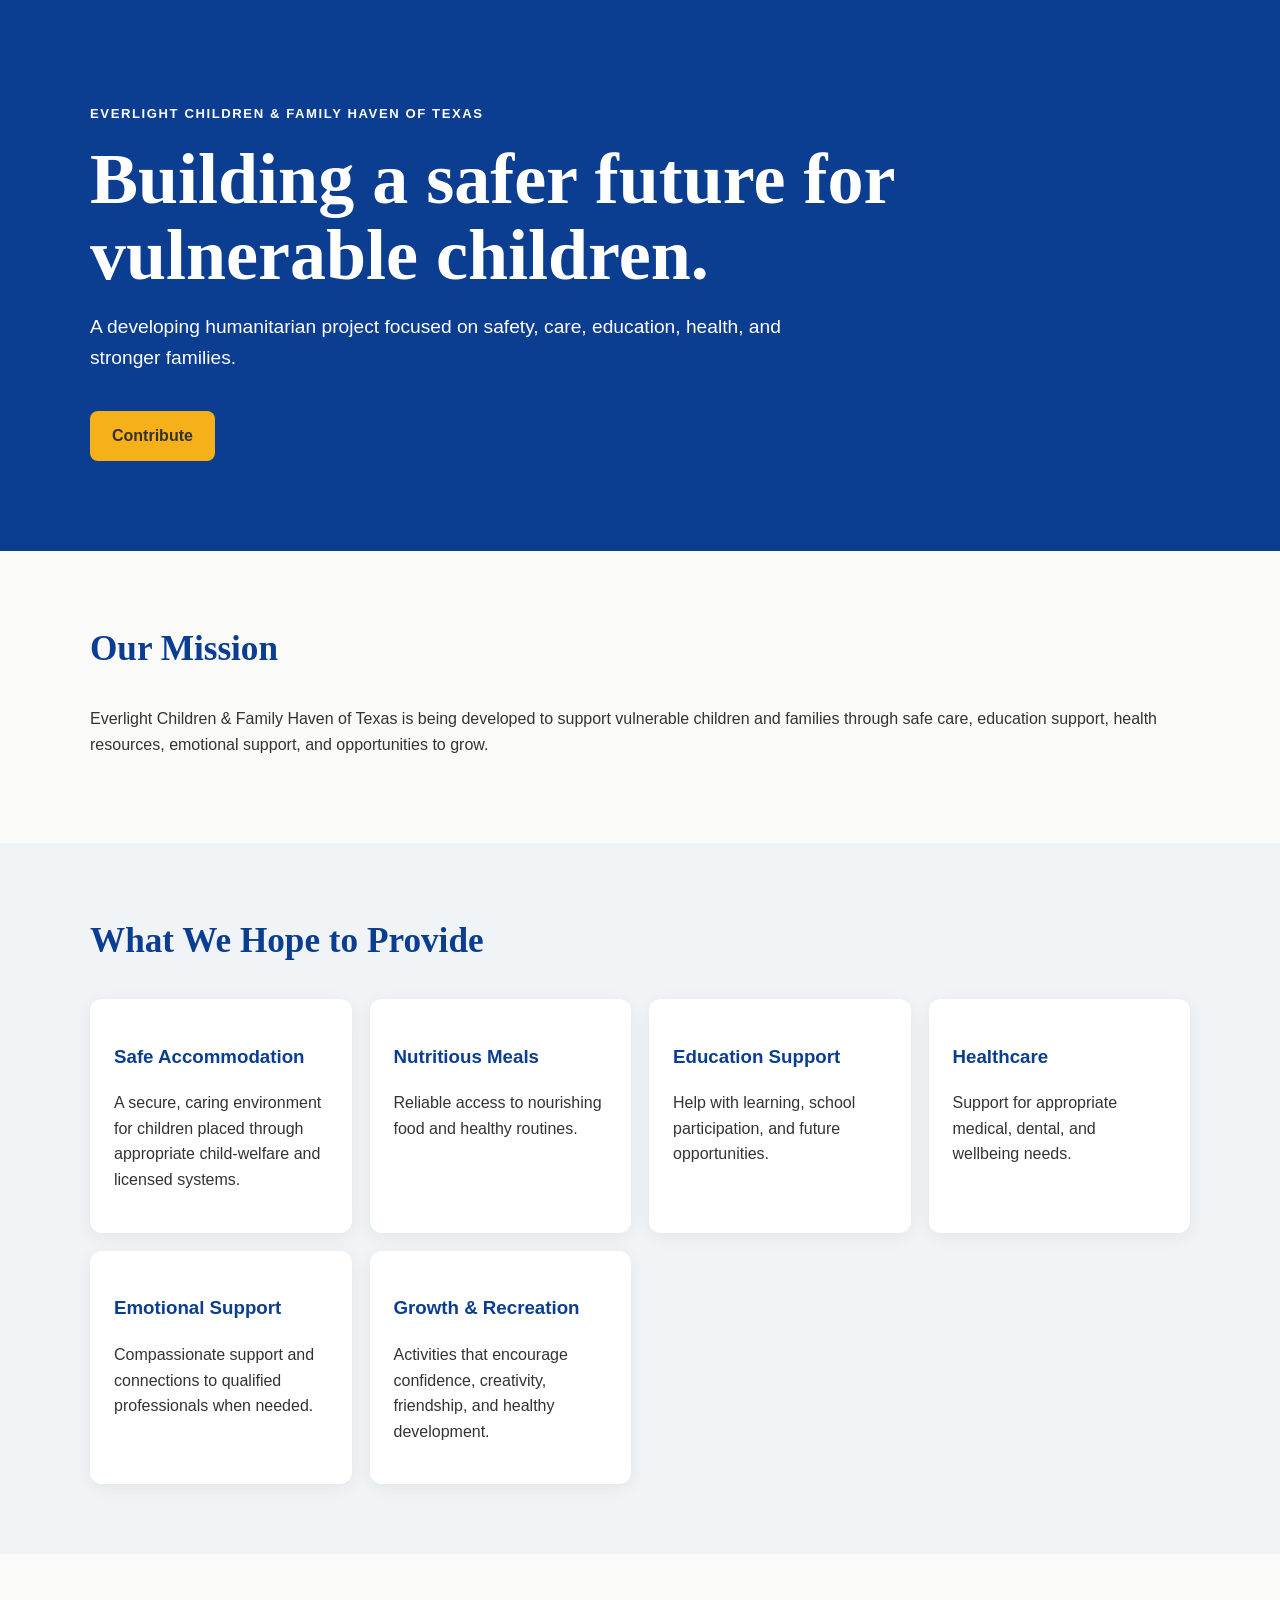
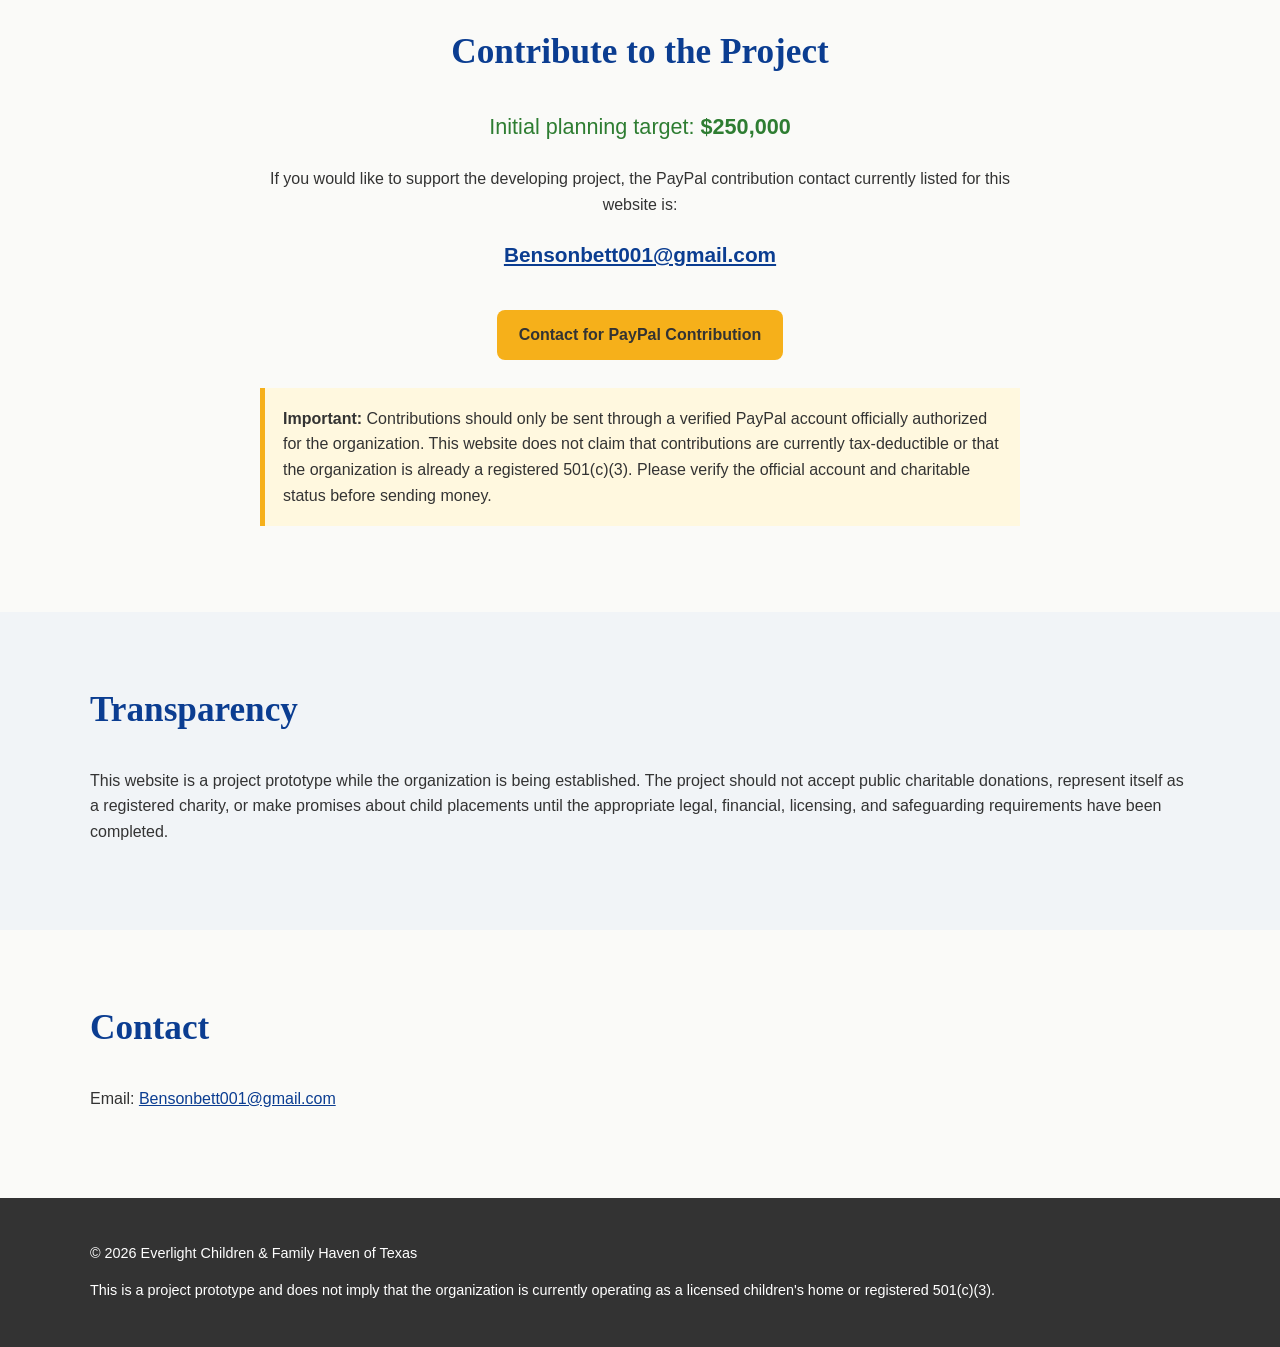
==== index.html @ 2d75e6ea "Add files via upload Everlight Children & Family Haven of Texas, a developing humanitarian project f" ====
<!DOCTYPE html>
<html lang="en">
<head>
  <meta charset="UTF-8">
  <meta name="viewport" content="width=device-width, initial-scale=1.0">
  <title>Everlight Children & Family Haven of Texas</title>
  <meta name="description" content="Everlight Children & Family Haven of Texas: building a safer future for vulnerable children and stronger families.">
  <link rel="stylesheet" href="style.css">
</head>
<body>
  <header class="hero">
    <div class="container">
      <p class="eyebrow">EVERLIGHT CHILDREN & FAMILY HAVEN OF TEXAS</p>
      <h1>Building a safer future for vulnerable children.</h1>
      <p class="lead">A developing humanitarian project focused on safety, care, education, health, and stronger families.</p>
      <a class="button" href="#contribute">Contribute</a>
    </div>
  </header>

  <main>
    <section class="section">
      <div class="container">
        <h2>Our Mission</h2>
        <p>Everlight Children & Family Haven of Texas is being developed to support vulnerable children and families through safe care, education support, health resources, emotional support, and opportunities to grow.</p>
      </div>
    </section>

    <section class="section alt">
      <div class="container">
        <h2>What We Hope to Provide</h2>
        <div class="cards">
          <article><h3>Safe Accommodation</h3><p>A secure, caring environment for children placed through appropriate child-welfare and licensed systems.</p></article>
          <article><h3>Nutritious Meals</h3><p>Reliable access to nourishing food and healthy routines.</p></article>
          <article><h3>Education Support</h3><p>Help with learning, school participation, and future opportunities.</p></article>
          <article><h3>Healthcare</h3><p>Support for appropriate medical, dental, and wellbeing needs.</p></article>
          <article><h3>Emotional Support</h3><p>Compassionate support and connections to qualified professionals when needed.</p></article>
          <article><h3>Growth & Recreation</h3><p>Activities that encourage confidence, creativity, friendship, and healthy development.</p></article>
        </div>
      </div>
    </section>

    <section class="section" id="contribute">
      <div class="container contribution">
        <h2>Contribute to the Project</h2>
        <p class="target">Initial planning target: <strong>$250,000</strong></p>
        <p>If you would like to support the developing project, the PayPal contribution contact currently listed for this website is:</p>
        <p class="paypal-email"><a href="mailto:Bensonbett001@gmail.com">Bensonbett001@gmail.com</a></p>
        <a class="button" href="mailto:Bensonbett001@gmail.com?subject=Everlight%20Children%20%26%20Family%20Haven%20of%20Texas%20Contribution">Contact for PayPal Contribution</a>
        <p class="notice"><strong>Important:</strong> Contributions should only be sent through a verified PayPal account officially authorized for the organization. This website does not claim that contributions are currently tax-deductible or that the organization is already a registered 501(c)(3). Please verify the official account and charitable status before sending money.</p>
      </div>
    </section>

    <section class="section alt">
      <div class="container">
        <h2>Transparency</h2>
        <p>This website is a project prototype while the organization is being established. The project should not accept public charitable donations, represent itself as a registered charity, or make promises about child placements until the appropriate legal, financial, licensing, and safeguarding requirements have been completed.</p>
      </div>
    </section>

    <section class="section">
      <div class="container">
        <h2>Contact</h2>
        <p>Email: <a href="mailto:Bensonbett001@gmail.com">Bensonbett001@gmail.com</a></p>
      </div>
    </section>
  </main>

  <footer>
    <div class="container">
      <p>© 2026 Everlight Children & Family Haven of Texas</p>
      <p>This is a project prototype and does not imply that the organization is currently operating as a licensed children's home or registered 501(c)(3).</p>
    </div>
  </footer>
</body>
</html>
---- style.css ----
* { box-sizing: border-box; }
body { margin: 0; font-family: Arial, sans-serif; color: #333333; background: #FAFAF8; line-height: 1.6; }
.container { width: min(1100px, 92%); margin: 0 auto; }
.hero { background: #0B3D91; color: white; padding: 90px 0; }
.eyebrow { letter-spacing: .12em; font-size: .82rem; font-weight: 700; }
h1 { font-family: Georgia, serif; font-size: clamp(2.3rem, 6vw, 4.5rem); line-height: 1.05; max-width: 850px; margin: 18px 0; }
h2 { font-family: Georgia, serif; color: #0B3D91; font-size: 2.2rem; margin-top: 0; }
h3 { color: #0B3D91; }
.lead { font-size: 1.2rem; max-width: 720px; }
.button { display: inline-block; margin-top: 18px; padding: 12px 22px; border-radius: 8px; background: #F6B01A; color: #333333; text-decoration: none; font-weight: 700; }
.section { padding: 70px 0; }
.alt { background: #f1f4f7; }
.cards { display: grid; grid-template-columns: repeat(auto-fit, minmax(220px, 1fr)); gap: 18px; }
.cards article { background: white; padding: 24px; border-radius: 12px; box-shadow: 0 4px 18px rgba(0,0,0,.06); }
.contribution { text-align: center; max-width: 760px; }
.target { font-size: 1.35rem; color: #2E7D32; }
.paypal-email { font-size: 1.3rem; font-weight: 700; }
.paypal-email a, a { color: #0B3D91; }
.notice { margin-top: 28px; padding: 18px; background: #fff8df; border-left: 5px solid #F6B01A; text-align: left; }
footer { background: #333333; color: white; padding: 30px 0; font-size: .9rem; }
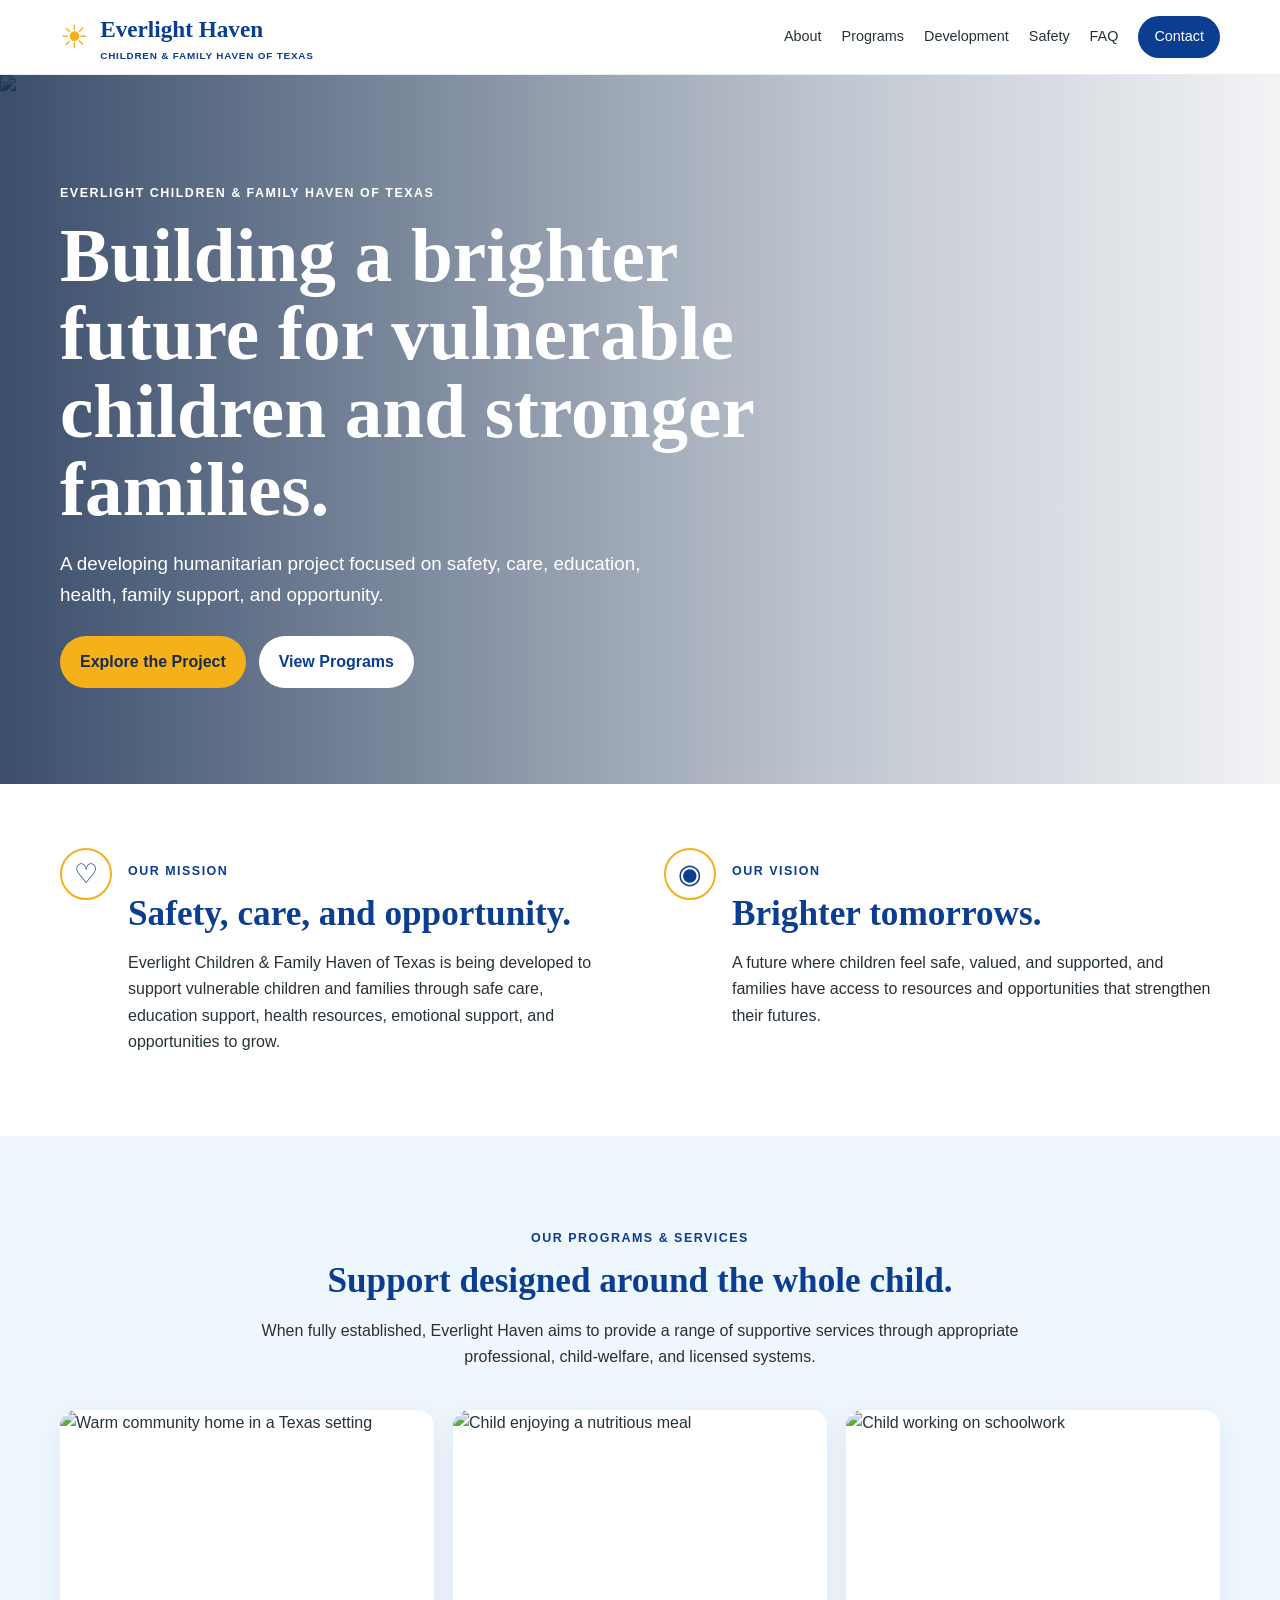
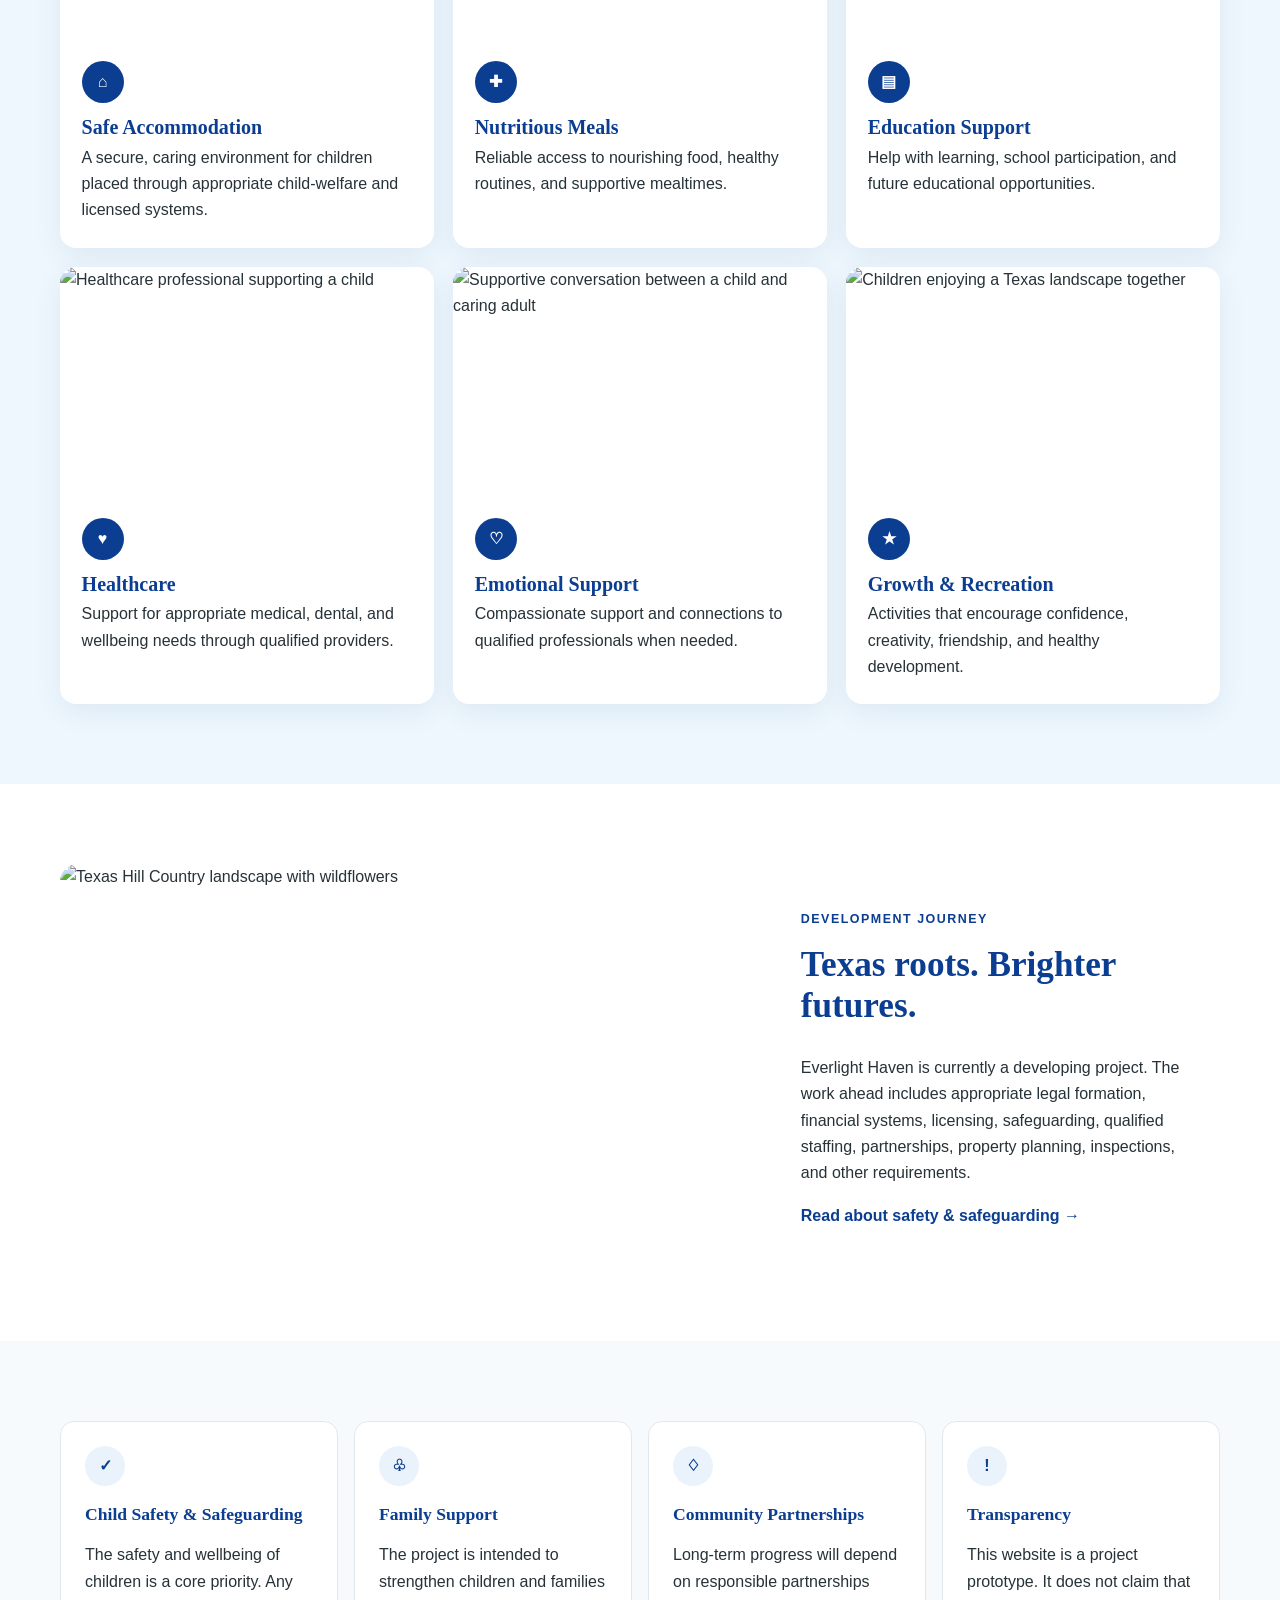
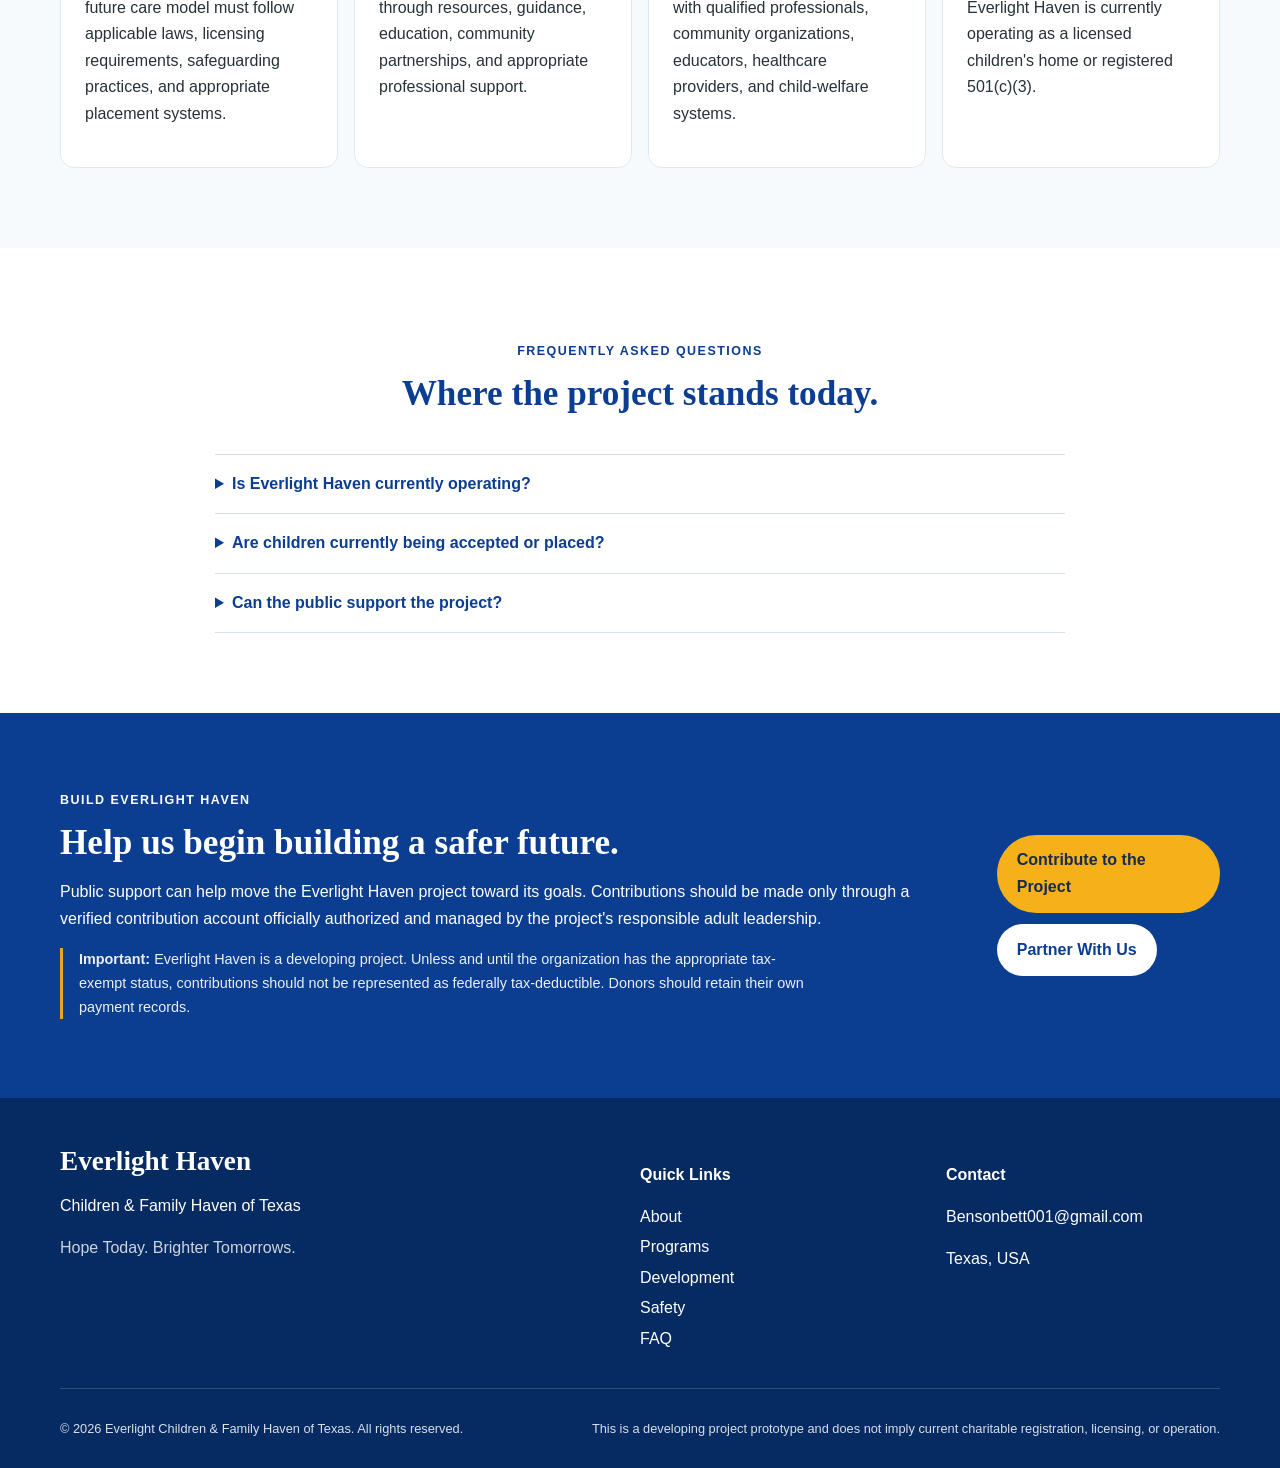
==== commit 7b0b6e56: "Add files via upload Signed-off-by: Everlighthaven.gitub.io <Bensonbett001@gmail.com>" ====
--- a/index.html
+++ b/index.html
@@ -3,72 +3,222 @@
 <head>
   <meta charset="UTF-8">
   <meta name="viewport" content="width=device-width, initial-scale=1.0">
-  <title>Everlight Children & Family Haven of Texas</title>
-  <meta name="description" content="Everlight Children & Family Haven of Texas: building a safer future for vulnerable children and stronger families.">
+  <title>Everlight Children & Family Haven of Texas | Safer Futures, Stronger Families</title>
+  <meta name="description" content="Everlight Children & Family Haven of Texas is a developing humanitarian project focused on safety, care, education, health, family support, and brighter futures.">
+  <meta name="robots" content="index, follow">
+  <meta property="og:type" content="website">
+  <meta property="og:title" content="Everlight Children & Family Haven of Texas">
+  <meta property="og:description" content="Building a brighter future for vulnerable children and stronger families.">
+  <meta property="og:image" content="images/hero-texas-sunset.jpg">
+  <meta name="theme-color" content="#0B3D91">
+  <link rel="canonical" href="https://everlighthaven.github.io/">
   <link rel="stylesheet" href="style.css">
 </head>
+
 <body>
-  <header class="hero">
-    <div class="container">
-      <p class="eyebrow">EVERLIGHT CHILDREN & FAMILY HAVEN OF TEXAS</p>
-      <h1>Building a safer future for vulnerable children.</h1>
-      <p class="lead">A developing humanitarian project focused on safety, care, education, health, and stronger families.</p>
-      <a class="button" href="#contribute">Contribute</a>
+  <a class="skip-link" href="#main">Skip to content</a>
+
+  <header class="site-header">
+    <div class="container nav-wrap">
+      <a class="brand" href="#home" aria-label="Everlight Haven home">
+        <span class="brand-mark" aria-hidden="true">☀</span>
+        <span>
+          <strong>Everlight Haven</strong>
+          <small>CHILDREN &amp; FAMILY HAVEN OF TEXAS</small>
+        </span>
+      </a>
+
+      <nav class="nav" aria-label="Main navigation">
+        <a href="#about">About</a>
+        <a href="#programs">Programs</a>
+        <a href="#development">Development</a>
+        <a href="#safety">Safety</a>
+        <a href="#faq">FAQ</a>
+        <a class="nav-button" href="#contact">Contact</a>
+      </nav>
     </div>
   </header>
 
-  <main>
-    <section class="section">
+  <main id="main">
+    <section class="hero" id="home">
+      <img src="images/hero-texas-sunset.jpg" alt="Texas landscape at sunset with bluebonnets" class="hero-image">
+      <div class="hero-overlay"></div>
+      <div class="container hero-content">
+        <p class="eyebrow">EVERLIGHT CHILDREN &amp; FAMILY HAVEN OF TEXAS</p>
+        <h1>Building a brighter future for vulnerable children and stronger families.</h1>
+        <p class="hero-lead">A developing humanitarian project focused on safety, care, education, health, family support, and opportunity.</p>
+        <div class="hero-actions">
+          <a class="button button-gold" href="#about">Explore the Project</a>
+          <a class="button button-light" href="#programs">View Programs</a>
+        </div>
+      </div>
+    </section>
+
+    <section class="intro" id="about">
+      <div class="container two-column">
+        <article>
+          <span class="section-icon" aria-hidden="true">♡</span>
+          <div>
+            <p class="eyebrow dark">OUR MISSION</p>
+            <h2>Safety, care, and opportunity.</h2>
+            <p>Everlight Children &amp; Family Haven of Texas is being developed to support vulnerable children and families through safe care, education support, health resources, emotional support, and opportunities to grow.</p>
+          </div>
+        </article>
+
+        <article>
+          <span class="section-icon" aria-hidden="true">◉</span>
+          <div>
+            <p class="eyebrow dark">OUR VISION</p>
+            <h2>Brighter tomorrows.</h2>
+            <p>A future where children feel safe, valued, and supported, and families have access to resources and opportunities that strengthen their futures.</p>
+          </div>
+        </article>
+      </div>
+    </section>
+
+    <section class="section section-blue" id="programs">
       <div class="container">
-        <h2>Our Mission</h2>
-        <p>Everlight Children & Family Haven of Texas is being developed to support vulnerable children and families through safe care, education support, health resources, emotional support, and opportunities to grow.</p>
-      </div>
-    </section>
-
-    <section class="section alt">
-      <div class="container">
-        <h2>What We Hope to Provide</h2>
-        <div class="cards">
-          <article><h3>Safe Accommodation</h3><p>A secure, caring environment for children placed through appropriate child-welfare and licensed systems.</p></article>
-          <article><h3>Nutritious Meals</h3><p>Reliable access to nourishing food and healthy routines.</p></article>
-          <article><h3>Education Support</h3><p>Help with learning, school participation, and future opportunities.</p></article>
-          <article><h3>Healthcare</h3><p>Support for appropriate medical, dental, and wellbeing needs.</p></article>
-          <article><h3>Emotional Support</h3><p>Compassionate support and connections to qualified professionals when needed.</p></article>
-          <article><h3>Growth & Recreation</h3><p>Activities that encourage confidence, creativity, friendship, and healthy development.</p></article>
-        </div>
-      </div>
-    </section>
-
-    <section class="section" id="contribute">
-      <div class="container contribution">
-        <h2>Contribute to the Project</h2>
-        <p class="target">Initial planning target: <strong>$250,000</strong></p>
-        <p>If you would like to support the developing project, the PayPal contribution contact currently listed for this website is:</p>
-        <p class="paypal-email"><a href="mailto:Bensonbett001@gmail.com">Bensonbett001@gmail.com</a></p>
-        <a class="button" href="mailto:Bensonbett001@gmail.com?subject=Everlight%20Children%20%26%20Family%20Haven%20of%20Texas%20Contribution">Contact for PayPal Contribution</a>
-        <p class="notice"><strong>Important:</strong> Contributions should only be sent through a verified PayPal account officially authorized for the organization. This website does not claim that contributions are currently tax-deductible or that the organization is already a registered 501(c)(3). Please verify the official account and charitable status before sending money.</p>
-      </div>
-    </section>
-
-    <section class="section alt">
-      <div class="container">
-        <h2>Transparency</h2>
-        <p>This website is a project prototype while the organization is being established. The project should not accept public charitable donations, represent itself as a registered charity, or make promises about child placements until the appropriate legal, financial, licensing, and safeguarding requirements have been completed.</p>
-      </div>
-    </section>
-
-    <section class="section">
-      <div class="container">
-        <h2>Contact</h2>
-        <p>Email: <a href="mailto:Bensonbett001@gmail.com">Bensonbett001@gmail.com</a></p>
+        <div class="section-heading">
+          <p class="eyebrow dark">OUR PROGRAMS &amp; SERVICES</p>
+          <h2>Support designed around the whole child.</h2>
+          <p>When fully established, Everlight Haven aims to provide a range of supportive services through appropriate professional, child-welfare, and licensed systems.</p>
+        </div>
+
+        <div class="program-grid">
+          <article class="program-card">
+            <img src="images/safe-accommodation.jpg" alt="Warm community home in a Texas setting" loading="lazy">
+            <div class="program-body"><span class="program-icon">⌂</span><h3>Safe Accommodation</h3><p>A secure, caring environment for children placed through appropriate child-welfare and licensed systems.</p></div>
+          </article>
+
+          <article class="program-card">
+            <img src="images/nutritious-meals.jpg" alt="Child enjoying a nutritious meal" loading="lazy">
+            <div class="program-body"><span class="program-icon">✚</span><h3>Nutritious Meals</h3><p>Reliable access to nourishing food, healthy routines, and supportive mealtimes.</p></div>
+          </article>
+
+          <article class="program-card">
+            <img src="images/education-support.jpg" alt="Child working on schoolwork" loading="lazy">
+            <div class="program-body"><span class="program-icon">▤</span><h3>Education Support</h3><p>Help with learning, school participation, and future educational opportunities.</p></div>
+          </article>
+
+          <article class="program-card">
+            <img src="images/healthcare.jpg" alt="Healthcare professional supporting a child" loading="lazy">
+            <div class="program-body"><span class="program-icon">♥</span><h3>Healthcare</h3><p>Support for appropriate medical, dental, and wellbeing needs through qualified providers.</p></div>
+          </article>
+
+          <article class="program-card">
+            <img src="images/emotional-support.jpg" alt="Supportive conversation between a child and caring adult" loading="lazy">
+            <div class="program-body"><span class="program-icon">♡</span><h3>Emotional Support</h3><p>Compassionate support and connections to qualified professionals when needed.</p></div>
+          </article>
+
+          <article class="program-card">
+            <img src="images/growth-recreation.jpg" alt="Children enjoying a Texas landscape together" loading="lazy">
+            <div class="program-body"><span class="program-icon">★</span><h3>Growth &amp; Recreation</h3><p>Activities that encourage confidence, creativity, friendship, and healthy development.</p></div>
+          </article>
+        </div>
+      </div>
+    </section>
+
+    <section class="section" id="development">
+      <div class="container feature-grid">
+        <div class="feature-photo">
+          <img src="images/texas-community.jpg" alt="Texas Hill Country landscape with wildflowers" loading="lazy">
+        </div>
+        <article class="feature-copy">
+          <p class="eyebrow dark">DEVELOPMENT JOURNEY</p>
+          <h2>Texas roots. Brighter futures.</h2>
+          <p>Everlight Haven is currently a developing project. The work ahead includes appropriate legal formation, financial systems, licensing, safeguarding, qualified staffing, partnerships, property planning, inspections, and other requirements.</p>
+          <a class="text-link" href="#safety">Read about safety &amp; safeguarding →</a>
+        </article>
+      </div>
+    </section>
+
+    <section class="section section-light" id="safety">
+      <div class="container info-grid">
+        <article class="info-card">
+          <span class="info-icon">✓</span>
+          <h3>Child Safety &amp; Safeguarding</h3>
+          <p>The safety and wellbeing of children is a core priority. Any future care model must follow applicable laws, licensing requirements, safeguarding practices, and appropriate placement systems.</p>
+        </article>
+        <article class="info-card">
+          <span class="info-icon">♧</span>
+          <h3>Family Support</h3>
+          <p>The project is intended to strengthen children and families through resources, guidance, education, community partnerships, and appropriate professional support.</p>
+        </article>
+        <article class="info-card">
+          <span class="info-icon">♢</span>
+          <h3>Community Partnerships</h3>
+          <p>Long-term progress will depend on responsible partnerships with qualified professionals, community organizations, educators, healthcare providers, and child-welfare systems.</p>
+        </article>
+        <article class="info-card">
+          <span class="info-icon">!</span>
+          <h3>Transparency</h3>
+          <p>This website is a project prototype. It does not claim that Everlight Haven is currently operating as a licensed children's home or registered 501(c)(3).</p>
+        </article>
+      </div>
+    </section>
+
+    <section class="section" id="faq">
+      <div class="container narrow">
+        <div class="section-heading">
+          <p class="eyebrow dark">FREQUENTLY ASKED QUESTIONS</p>
+          <h2>Where the project stands today.</h2>
+        </div>
+
+        <details>
+          <summary>Is Everlight Haven currently operating?</summary>
+          <p>No. This website describes a developing project and does not represent an already-operating children's home.</p>
+        </details>
+        <details>
+          <summary>Are children currently being accepted or placed?</summary>
+          <p>No. The project does not make private placement promises. Any future placement process would need to follow applicable Texas child-welfare, licensing, safeguarding, and legal requirements.</p>
+        </details>
+        <details>
+          <summary>Can the public support the project?</summary>
+          <p>Yes. People interested in helping the project move toward development can contact the project team using the contribution button above. Any funds should be handled through an appropriate, verified account under responsible adult leadership, with clear records and accurate information about the project's current legal and tax status.</p>
+        </details>
+      </div>
+    </section>
+
+    <section class="cta-section" id="contact">
+      <div class="container cta-inner">
+        <div>
+          <p class="eyebrow">BUILD EVERLIGHT HAVEN</p>
+          <h2>Help us begin building a safer future.</h2>
+          <p>Public support can help move the Everlight Haven project toward its goals. Contributions should be made only through a verified contribution account officially authorized and managed by the project's responsible adult leadership.</p>
+          <p class="contribution-note"><strong>Important:</strong> Everlight Haven is a developing project. Unless and until the organization has the appropriate tax-exempt status, contributions should not be represented as federally tax-deductible. Donors should retain their own payment records.</p>
+        </div>
+        <div class="cta-actions">
+          <a class="button button-gold" href="mailto:Bensonbett001@gmail.com?subject=Everlight%20Haven%20Contribution%20Inquiry&body=I%20would%20like%20to%20learn%20how%20to%20contribute%20to%20the%20Everlight%20Haven%20project.">Contribute to the Project</a>
+          <a class="button button-light" href="mailto:Bensonbett001@gmail.com?subject=Everlight%20Haven%20Partnership%20Inquiry">Partner With Us</a>
+        </div>
       </div>
     </section>
   </main>
 
-  <footer>
-    <div class="container">
-      <p>© 2026 Everlight Children & Family Haven of Texas</p>
-      <p>This is a project prototype and does not imply that the organization is currently operating as a licensed children's home or registered 501(c)(3).</p>
+  <footer class="site-footer">
+    <div class="container footer-grid">
+      <div>
+        <div class="footer-brand">Everlight Haven</div>
+        <p>Children &amp; Family Haven of Texas</p>
+        <p class="muted">Hope Today. Brighter Tomorrows.</p>
+      </div>
+      <div>
+        <h3>Quick Links</h3>
+        <a href="#about">About</a>
+        <a href="#programs">Programs</a>
+        <a href="#development">Development</a>
+        <a href="#safety">Safety</a>
+        <a href="#faq">FAQ</a>
+      </div>
+      <div>
+        <h3>Contact</h3>
+        <a href="mailto:Bensonbett001@gmail.com">Bensonbett001@gmail.com</a>
+        <p>Texas, USA</p>
+      </div>
+    </div>
+    <div class="container footer-bottom">
+      <p>© 2026 Everlight Children &amp; Family Haven of Texas. All rights reserved.</p>
+      <p>This is a developing project prototype and does not imply current charitable registration, licensing, or operation.</p>
     </div>
   </footer>
 </body>
--- a/style.css
+++ b/style.css
@@ -1,20 +1,3 @@
-* { box-sizing: border-box; }
-body { margin: 0; font-family: Arial, sans-serif; color: #333333; background: #FAFAF8; line-height: 1.6; }
-.container { width: min(1100px, 92%); margin: 0 auto; }
-.hero { background: #0B3D91; color: white; padding: 90px 0; }
-.eyebrow { letter-spacing: .12em; font-size: .82rem; font-weight: 700; }
-h1 { font-family: Georgia, serif; font-size: clamp(2.3rem, 6vw, 4.5rem); line-height: 1.05; max-width: 850px; margin: 18px 0; }
-h2 { font-family: Georgia, serif; color: #0B3D91; font-size: 2.2rem; margin-top: 0; }
-h3 { color: #0B3D91; }
-.lead { font-size: 1.2rem; max-width: 720px; }
-.button { display: inline-block; margin-top: 18px; padding: 12px 22px; border-radius: 8px; background: #F6B01A; color: #333333; text-decoration: none; font-weight: 700; }
-.section { padding: 70px 0; }
-.alt { background: #f1f4f7; }
-.cards { display: grid; grid-template-columns: repeat(auto-fit, minmax(220px, 1fr)); gap: 18px; }
-.cards article { background: white; padding: 24px; border-radius: 12px; box-shadow: 0 4px 18px rgba(0,0,0,.06); }
-.contribution { text-align: center; max-width: 760px; }
-.target { font-size: 1.35rem; color: #2E7D32; }
-.paypal-email { font-size: 1.3rem; font-weight: 700; }
-.paypal-email a, a { color: #0B3D91; }
-.notice { margin-top: 28px; padding: 18px; background: #fff8df; border-left: 5px solid #F6B01A; text-align: left; }
-footer { background: #333333; color: white; padding: 30px 0; font-size: .9rem; }
+*{box-sizing:border-box}html{scroll-behavior:smooth}body{margin:0;font-family:Arial,Helvetica,sans-serif;color:#263238;line-height:1.65;background:#fff}img{display:block;max-width:100%}a{color:inherit}.container{width:min(1160px,92%);margin:auto}.skip-link{position:absolute;left:-9999px}.skip-link:focus{left:1rem;top:1rem;z-index:99;background:#fff;padding:.7rem 1rem}.site-header{position:sticky;top:0;z-index:20;background:rgba(255,255,255,.96);border-bottom:1px solid #e8edf3}.nav-wrap{min-height:74px;display:flex;align-items:center;justify-content:space-between;gap:2rem}.brand{display:flex;align-items:center;gap:.7rem;text-decoration:none;color:#0b3d91}.brand-mark{font-size:2rem;color:#f6b01a}.brand strong{display:block;font-family:Georgia,serif;font-size:1.45rem}.brand small{display:block;font-size:.62rem;letter-spacing:.08em;font-weight:700}.nav{display:flex;align-items:center;gap:1.25rem;font-size:.9rem}.nav a{text-decoration:none}.nav-button{background:#0b3d91;color:#fff;padding:.55rem 1rem;border-radius:999px}.hero{position:relative;min-height:620px;display:grid;align-items:center;overflow:hidden;color:#fff}.hero-image,.hero-overlay{position:absolute;inset:0;width:100%;height:100%;object-fit:cover}.hero-overlay{background:linear-gradient(90deg,rgba(3,28,66,.78),rgba(3,28,66,.25) 65%,rgba(3,28,66,.05))}.hero-content{position:relative;z-index:1;padding:6rem 0;max-width:760px;margin-left:max(4%,calc((100% - 1160px)/2))}.eyebrow{font-size:.78rem;letter-spacing:.12em;font-weight:800}.dark{color:#0b3d91}.hero h1{font:700 clamp(2.5rem,6vw,4.7rem)/1.04 Georgia,serif;margin:.6rem 0 1rem}.hero-lead{font-size:1.18rem;max-width:620px}.hero-actions{display:flex;gap:.8rem;flex-wrap:wrap;margin-top:1.6rem}.button{display:inline-block;text-decoration:none;padding:.8rem 1.25rem;border-radius:999px;font-weight:800}.button-gold{background:#f6b01a;color:#172b4d}.button-light{background:#fff;color:#0b3d91}.intro{padding:4rem 0}.two-column{display:grid;grid-template-columns:1fr 1fr;gap:3rem}.two-column article{display:flex;gap:1rem}.section-icon{width:52px;height:52px;flex:none;border:2px solid #f6b01a;border-radius:50%;display:grid;place-items:center;color:#0b3d91;font-size:1.7rem}.two-column h2,.section-heading h2,.feature-copy h2,.cta-inner h2{font:700 2.2rem/1.15 Georgia,serif;color:#0b3d91;margin:.2rem 0 .8rem}.section{padding:5rem 0}.section-blue{background:#eef7fd}.section-light{background:#f7fafc}.section-heading{text-align:center;max-width:760px;margin:0 auto 2.5rem}.program-grid{display:grid;grid-template-columns:repeat(3,1fr);gap:1.2rem}.program-card{background:#fff;border-radius:16px;overflow:hidden;box-shadow:0 8px 28px rgba(11,61,145,.08)}.program-card img{width:100%;height:230px;object-fit:cover}.program-body{padding:1.3rem 1.35rem 1.5rem;position:relative}.program-icon{display:inline-grid;place-items:center;width:42px;height:42px;background:#0b3d91;color:#fff;border-radius:50%;font-weight:800}.program-body h3{color:#0b3d91;font:700 1.25rem Georgia,serif;margin:.8rem 0 .35rem}.program-body p{margin:0}.feature-grid{display:grid;grid-template-columns:1.2fr .8fr;gap:2rem;align-items:stretch}.feature-photo img{height:100%;min-height:360px;width:100%;object-fit:cover;border-radius:18px}.feature-copy{padding:2rem;display:flex;flex-direction:column;justify-content:center}.text-link{color:#0b3d91;font-weight:800;text-decoration:none}.info-grid{display:grid;grid-template-columns:repeat(4,1fr);gap:1rem}.info-card{background:#fff;border:1px solid #e0e8f0;border-radius:14px;padding:1.5rem}.info-icon{display:grid;place-items:center;width:40px;height:40px;border-radius:50%;background:#eaf3fb;color:#0b3d91;font-weight:900}.info-card h3{color:#0b3d91;font:700 1.1rem Georgia,serif}.narrow{max-width:850px}.narrow details{border-top:1px solid #d9e1e8;padding:1rem 0}.narrow details:last-child{border-bottom:1px solid #d9e1e8}.narrow summary{cursor:pointer;font-weight:800;color:#0b3d91}.cta-section{background:#0b3d91;color:#fff;padding:4rem 0}.cta-inner{display:flex;justify-content:space-between;align-items:center;gap:2rem}.cta-inner h2{color:#fff}.site-footer{background:#062a62;color:#fff;padding:3rem 0 1rem}.footer-grid{display:grid;grid-template-columns:2fr 1fr 1fr;gap:2rem}.footer-grid h3{font-size:1rem}.footer-grid a{display:block;text-decoration:none;margin:.25rem 0}.footer-brand{font:700 1.7rem Georgia,serif}.muted{opacity:.8}.footer-bottom{border-top:1px solid rgba(255,255,255,.2);margin-top:2rem;padding-top:1rem;display:flex;justify-content:space-between;gap:1rem;font-size:.8rem;opacity:.85}@media(max-width:900px){.nav{display:none}.program-grid{grid-template-columns:1fr 1fr}.info-grid{grid-template-columns:1fr 1fr}.feature-grid,.two-column{grid-template-columns:1fr}.hero{min-height:560px}.hero-content{margin-left:4%;margin-right:4%}}@media(max-width:600px){.program-grid,.info-grid,.footer-grid{grid-template-columns:1fr}.hero h1{font-size:2.55rem}.hero-content{padding:4rem 0}.cta-inner,.footer-bottom{flex-direction:column;align-items:flex-start}.program-card img{height:210px}}
+
+.contribution-note{font-size:.9rem;opacity:.92;border-left:3px solid #f6b01a;padding-left:1rem;max-width:760px}.cta-actions{display:flex;gap:.7rem;flex-wrap:wrap;align-items:center}
